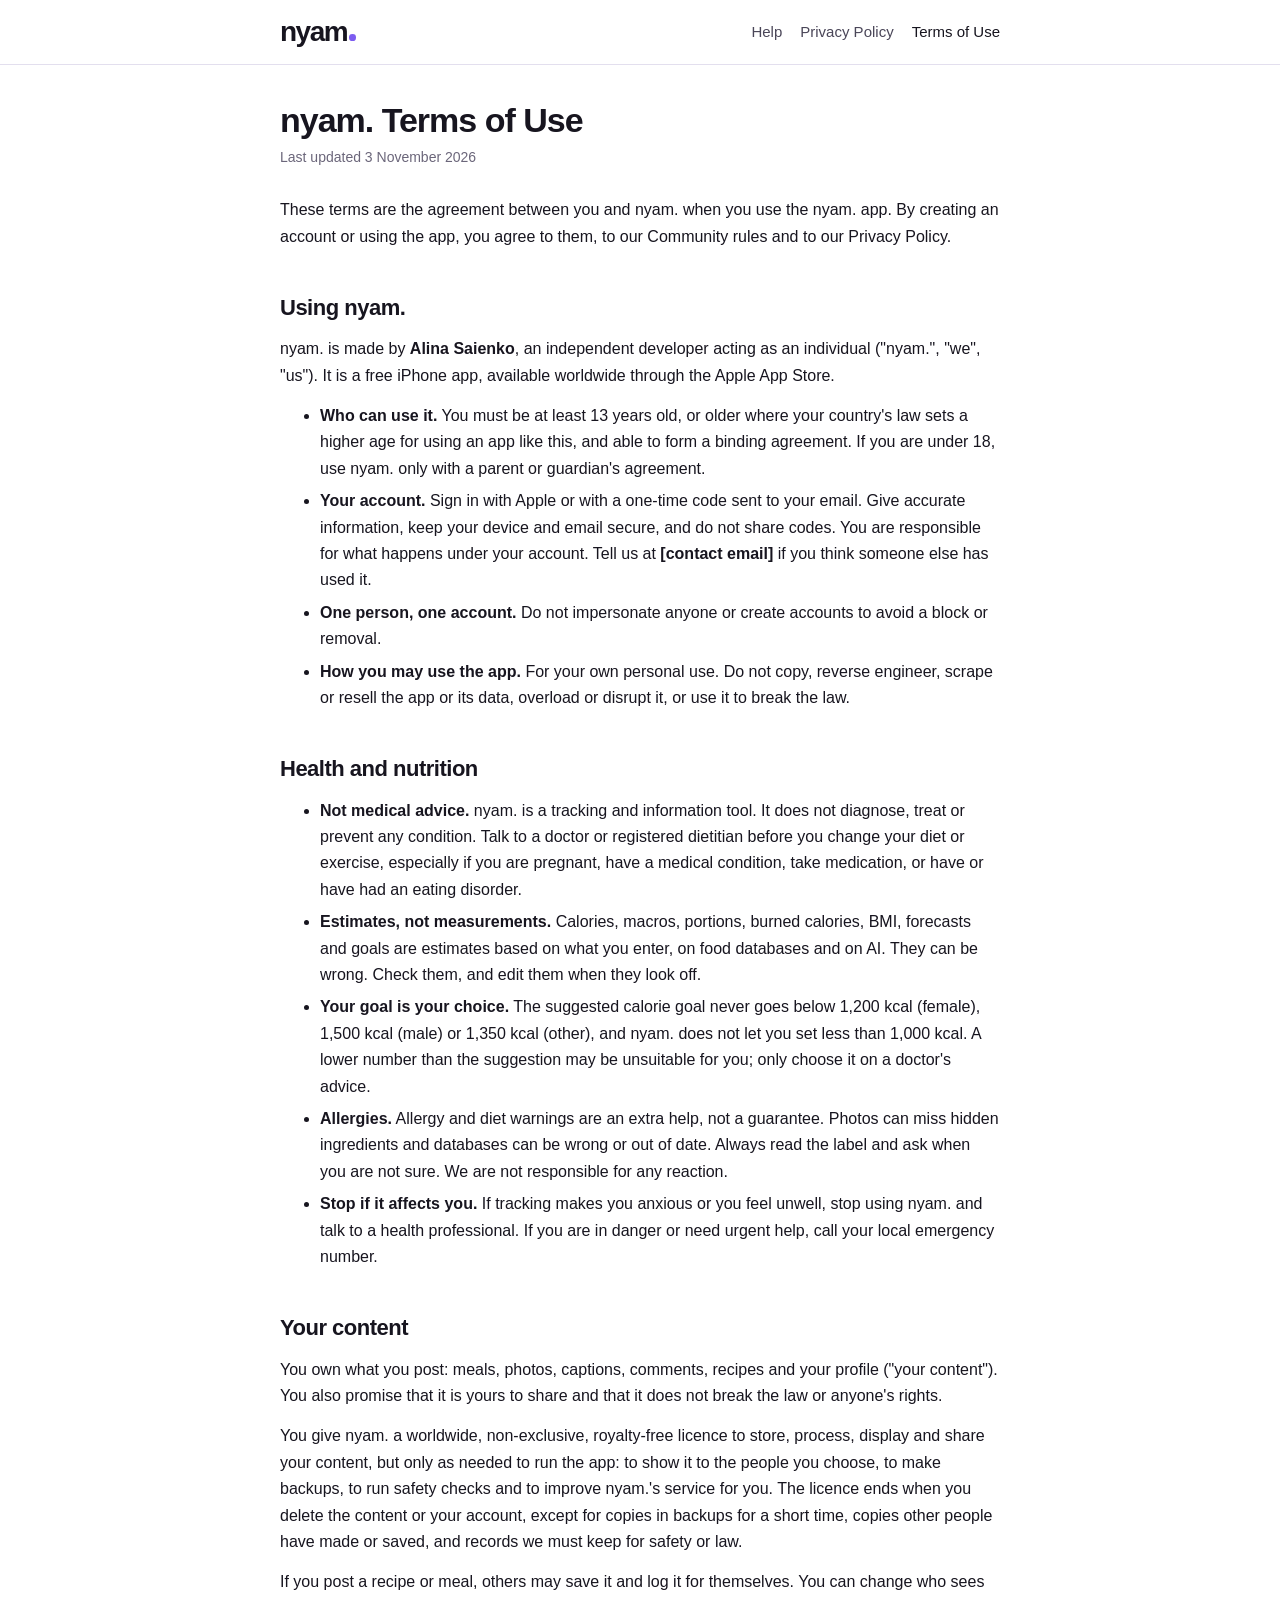
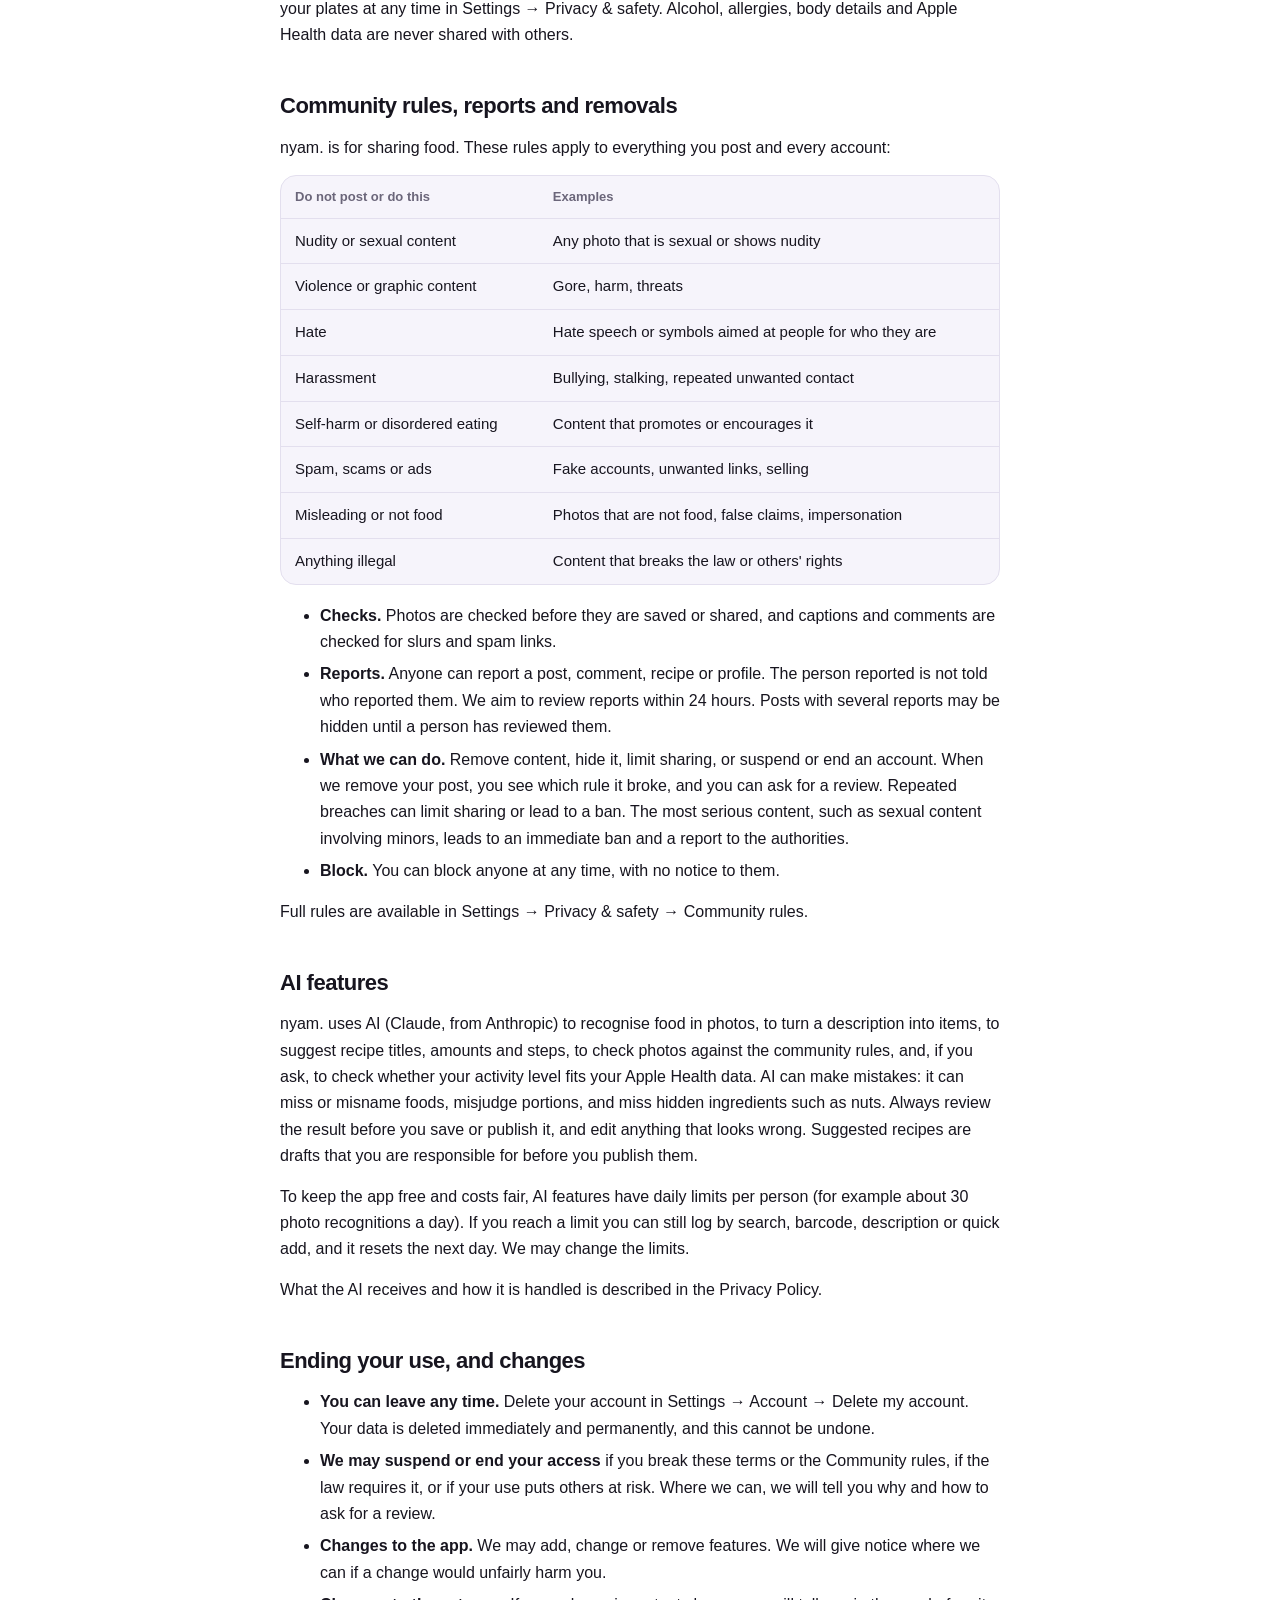
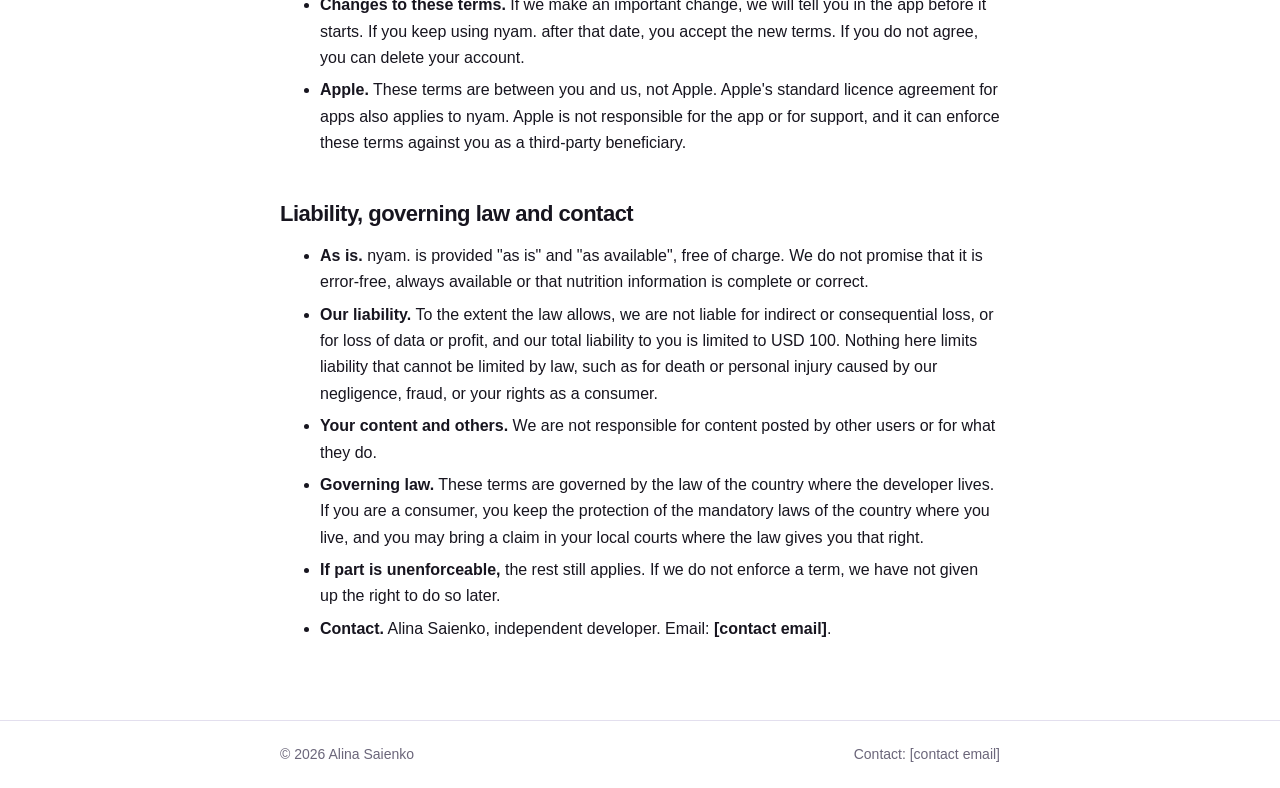
==== index.html @ 3ce86165 "Add files via upload" ====
<!doctype html>
<html lang="en">
<head>
<meta charset="utf-8">
<meta name="viewport" content="width=device-width,initial-scale=1">
<title>nyam. Terms of Use</title>
<meta name="description" content="The agreement between you and nyam. when you use the app.">
<meta name="theme-color" content="#08070C">
<link rel="stylesheet" href="../style.css">
</head>
<body>
<header class="top"><div class="wrap">
<a class="logo" href="../" aria-label="nyam. home">nyam<span class="dot"></span></a>
<nav><a href="../help/">Help</a><a href="../privacy/">Privacy Policy</a><a href="../terms/" aria-current="page">Terms of Use</a></nav>
</div></header>
<main><div class="wrap">
<h1 id="nyam-terms-of-use">nyam. Terms of Use</h1>
<p class="updated">Last updated 3 November 2026</p>
<p>These terms are the agreement between you and nyam. when you use the nyam. app. By creating an account or using the app, you agree to them, to our Community rules and to our Privacy Policy.</p>
<h2 id="using-nyam">Using nyam.</h2>
<p>nyam. is made by <strong>Alina Saienko</strong>, an independent developer acting as an individual ("nyam.", "we", "us"). It is a free iPhone app, available worldwide through the Apple App Store.</p>
<ul>
<li><strong>Who can use it.</strong> You must be at least 13 years old, or older where your country's law sets a higher age for using an app like this, and able to form a binding agreement. If you are under 18, use nyam. only with a parent or guardian's agreement.</li>
<li><strong>Your account.</strong> Sign in with Apple or with a one-time code sent to your email. Give accurate information, keep your device and email secure, and do not share codes. You are responsible for what happens under your account. Tell us at <strong>[contact email]</strong> if you think someone else has used it.</li>
<li><strong>One person, one account.</strong> Do not impersonate anyone or create accounts to avoid a block or removal.</li>
<li><strong>How you may use the app.</strong> For your own personal use. Do not copy, reverse engineer, scrape or resell the app or its data, overload or disrupt it, or use it to break the law.</li>
</ul>
<h2 id="health-and-nutrition">Health and nutrition</h2>
<ul>
<li><strong>Not medical advice.</strong> nyam. is a tracking and information tool. It does not diagnose, treat or prevent any condition. Talk to a doctor or registered dietitian before you change your diet or exercise, especially if you are pregnant, have a medical condition, take medication, or have or have had an eating disorder.</li>
<li><strong>Estimates, not measurements.</strong> Calories, macros, portions, burned calories, BMI, forecasts and goals are estimates based on what you enter, on food databases and on AI. They can be wrong. Check them, and edit them when they look off.</li>
<li><strong>Your goal is your choice.</strong> The suggested calorie goal never goes below 1,200 kcal (female), 1,500 kcal (male) or 1,350 kcal (other), and nyam. does not let you set less than 1,000 kcal. A lower number than the suggestion may be unsuitable for you; only choose it on a doctor's advice.</li>
<li><strong>Allergies.</strong> Allergy and diet warnings are an extra help, not a guarantee. Photos can miss hidden ingredients and databases can be wrong or out of date. Always read the label and ask when you are not sure. We are not responsible for any reaction.</li>
<li><strong>Stop if it affects you.</strong> If tracking makes you anxious or you feel unwell, stop using nyam. and talk to a health professional. If you are in danger or need urgent help, call your local emergency number.</li>
</ul>
<h2 id="your-content">Your content</h2>
<p>You own what you post: meals, photos, captions, comments, recipes and your profile ("your content"). You also promise that it is yours to share and that it does not break the law or anyone's rights.</p>
<p>You give nyam. a worldwide, non-exclusive, royalty-free licence to store, process, display and share your content, but only as needed to run the app: to show it to the people you choose, to make backups, to run safety checks and to improve nyam.'s service for you. The licence ends when you delete the content or your account, except for copies in backups for a short time, copies other people have made or saved, and records we must keep for safety or law.</p>
<p>If you post a recipe or meal, others may save it and log it for themselves. You can change who sees your plates at any time in Settings → Privacy &amp; safety. Alcohol, allergies, body details and Apple Health data are never shared with others.</p>
<h2 id="community-rules-reports-and-removals">Community rules, reports and removals</h2>
<p>nyam. is for sharing food. These rules apply to everything you post and every account:</p>
<div class="tablewrap"><table>
<thead>
<tr>
<th>Do not post or do this</th>
<th>Examples</th>
</tr>
</thead>
<tbody>
<tr>
<td>Nudity or sexual content</td>
<td>Any photo that is sexual or shows nudity</td>
</tr>
<tr>
<td>Violence or graphic content</td>
<td>Gore, harm, threats</td>
</tr>
<tr>
<td>Hate</td>
<td>Hate speech or symbols aimed at people for who they are</td>
</tr>
<tr>
<td>Harassment</td>
<td>Bullying, stalking, repeated unwanted contact</td>
</tr>
<tr>
<td>Self-harm or disordered eating</td>
<td>Content that promotes or encourages it</td>
</tr>
<tr>
<td>Spam, scams or ads</td>
<td>Fake accounts, unwanted links, selling</td>
</tr>
<tr>
<td>Misleading or not food</td>
<td>Photos that are not food, false claims, impersonation</td>
</tr>
<tr>
<td>Anything illegal</td>
<td>Content that breaks the law or others' rights</td>
</tr>
</tbody>
</table></div>
<ul>
<li><strong>Checks.</strong> Photos are checked before they are saved or shared, and captions and comments are checked for slurs and spam links.</li>
<li><strong>Reports.</strong> Anyone can report a post, comment, recipe or profile. The person reported is not told who reported them. We aim to review reports within 24 hours. Posts with several reports may be hidden until a person has reviewed them.</li>
<li><strong>What we can do.</strong> Remove content, hide it, limit sharing, or suspend or end an account. When we remove your post, you see which rule it broke, and you can ask for a review. Repeated breaches can limit sharing or lead to a ban. The most serious content, such as sexual content involving minors, leads to an immediate ban and a report to the authorities.</li>
<li><strong>Block.</strong> You can block anyone at any time, with no notice to them.</li>
</ul>
<p>Full rules are available in Settings → Privacy &amp; safety → Community rules.</p>
<h2 id="ai-features">AI features</h2>
<p>nyam. uses AI (Claude, from Anthropic) to recognise food in photos, to turn a description into items, to suggest recipe titles, amounts and steps, to check photos against the community rules, and, if you ask, to check whether your activity level fits your Apple Health data. AI can make mistakes: it can miss or misname foods, misjudge portions, and miss hidden ingredients such as nuts. Always review the result before you save or publish it, and edit anything that looks wrong. Suggested recipes are drafts that you are responsible for before you publish them.</p>
<p>To keep the app free and costs fair, AI features have daily limits per person (for example about 30 photo recognitions a day). If you reach a limit you can still log by search, barcode, description or quick add, and it resets the next day. We may change the limits.</p>
<p>What the AI receives and how it is handled is described in the Privacy Policy.</p>
<h2 id="ending-your-use-and-changes">Ending your use, and changes</h2>
<ul>
<li><strong>You can leave any time.</strong> Delete your account in Settings → Account → Delete my account. Your data is deleted immediately and permanently, and this cannot be undone.</li>
<li><strong>We may suspend or end your access</strong> if you break these terms or the Community rules, if the law requires it, or if your use puts others at risk. Where we can, we will tell you why and how to ask for a review.</li>
<li><strong>Changes to the app.</strong> We may add, change or remove features. We will give notice where we can if a change would unfairly harm you.</li>
<li><strong>Changes to these terms.</strong> If we make an important change, we will tell you in the app before it starts. If you keep using nyam. after that date, you accept the new terms. If you do not agree, you can delete your account.</li>
<li><strong>Apple.</strong> These terms are between you and us, not Apple. Apple's standard licence agreement for apps also applies to nyam. Apple is not responsible for the app or for support, and it can enforce these terms against you as a third-party beneficiary.</li>
</ul>
<h2 id="liability-governing-law-and-contact">Liability, governing law and contact</h2>
<ul>
<li><strong>As is.</strong> nyam. is provided "as is" and "as available", free of charge. We do not promise that it is error-free, always available or that nutrition information is complete or correct.</li>
<li><strong>Our liability.</strong> To the extent the law allows, we are not liable for indirect or consequential loss, or for loss of data or profit, and our total liability to you is limited to USD 100. Nothing here limits liability that cannot be limited by law, such as for death or personal injury caused by our negligence, fraud, or your rights as a consumer.</li>
<li><strong>Your content and others.</strong> We are not responsible for content posted by other users or for what they do.</li>
<li><strong>Governing law.</strong> These terms are governed by the law of the country where the developer lives. If you are a consumer, you keep the protection of the mandatory laws of the country where you live, and you may bring a claim in your local courts where the law gives you that right.</li>
<li><strong>If part is unenforceable,</strong> the rest still applies. If we do not enforce a term, we have not given up the right to do so later.</li>
<li><strong>Contact.</strong> Alina Saienko, independent developer. Email: <strong>[contact email]</strong>.</li>
</ul>
</div></main>
<footer><div class="wrap"><span>&copy; 2026 Alina Saienko</span><span>Contact: [contact email]</span></div></footer>
</body>
</html>
---- style.css ----
:root{--void:#08070C;--card:#17151F;--line:#2A2734;--chalk:#F2F0F7;--mist:#CBC7D6;--mute:#A29DB0;--orchid:#A78BFA;}
*{box-sizing:border-box}
html{-webkit-text-size-adjust:100%}
body{margin:0;background:var(--void);color:var(--chalk);font:16px/1.65 -apple-system,BlinkMacSystemFont,"Segoe UI",Roboto,Helvetica,Arial,sans-serif}
a{color:var(--orchid);text-underline-offset:2px}
a:hover{color:#C9BBFF}
.wrap{max-width:760px;margin:0 auto;padding:0 20px}
header.top{border-bottom:1px solid var(--line)}
header.top .wrap{display:flex;align-items:center;justify-content:space-between;gap:16px;padding:18px 20px;flex-wrap:wrap}
.logo{font-weight:800;font-size:28px;letter-spacing:-1.5px;color:var(--chalk);text-decoration:none;line-height:1}
.logo .dot{display:inline-block;width:.24em;height:.24em;border-radius:50%;background:var(--orchid);margin-left:.06em}
nav a{color:var(--mist);text-decoration:none;margin-left:18px;font-size:15px}
nav a:hover,nav a[aria-current]{color:var(--chalk)}
main{padding:36px 0 64px}
h1{font-size:34px;line-height:1.15;letter-spacing:-1px;margin:0 0 6px;font-weight:800}
.updated{color:var(--mute);font-size:14px;margin:0 0 28px}
h2{font-size:22px;letter-spacing:-.5px;margin:40px 0 10px;font-weight:800;scroll-margin-top:16px}
h3{font-size:17px;margin:26px 0 8px;font-weight:700}
p,ul,ol{margin:0 0 14px}
li{margin-bottom:6px}
strong{font-weight:700}
.tablewrap{overflow-x:auto;margin:0 0 18px;border:1px solid var(--line);border-radius:16px;background:var(--card)}
table{border-collapse:collapse;width:100%;font-size:15px}
th,td{text-align:left;vertical-align:top;padding:10px 14px;border-bottom:1px solid var(--line)}
th{color:var(--mute);font-weight:600;font-size:13px;white-space:nowrap}
tr:last-child td{border-bottom:0}
footer{border-top:1px solid var(--line);color:var(--mute);font-size:14px}
footer .wrap{padding:22px 20px;display:flex;gap:8px 20px;flex-wrap:wrap;justify-content:space-between}
footer a{color:var(--mist)}
.cards{display:grid;gap:14px;margin:28px 0}
.card{display:block;background:var(--card);border:1px solid var(--line);border-radius:28px;padding:22px 24px;text-decoration:none;color:var(--chalk)}
.card:hover{border-color:var(--orchid)}
.card b{display:block;font-size:19px;letter-spacing:-.3px;margin-bottom:4px}
.card span{color:var(--mute);font-size:15px}
.lead{font-size:19px;color:var(--mist)}
@media (prefers-color-scheme:light){
:root{--void:#FFFFFF;--card:#F6F4FB;--line:#E3DFEE;--chalk:#17151F;--mist:#4A4658;--mute:#6B667A;--orchid:#5B3FD9}
a:hover{color:#3E27A8}
.logo .dot{background:#7C5CF0}
}
@media print{body{background:#fff;color:#000}header.top,footer{display:none}}
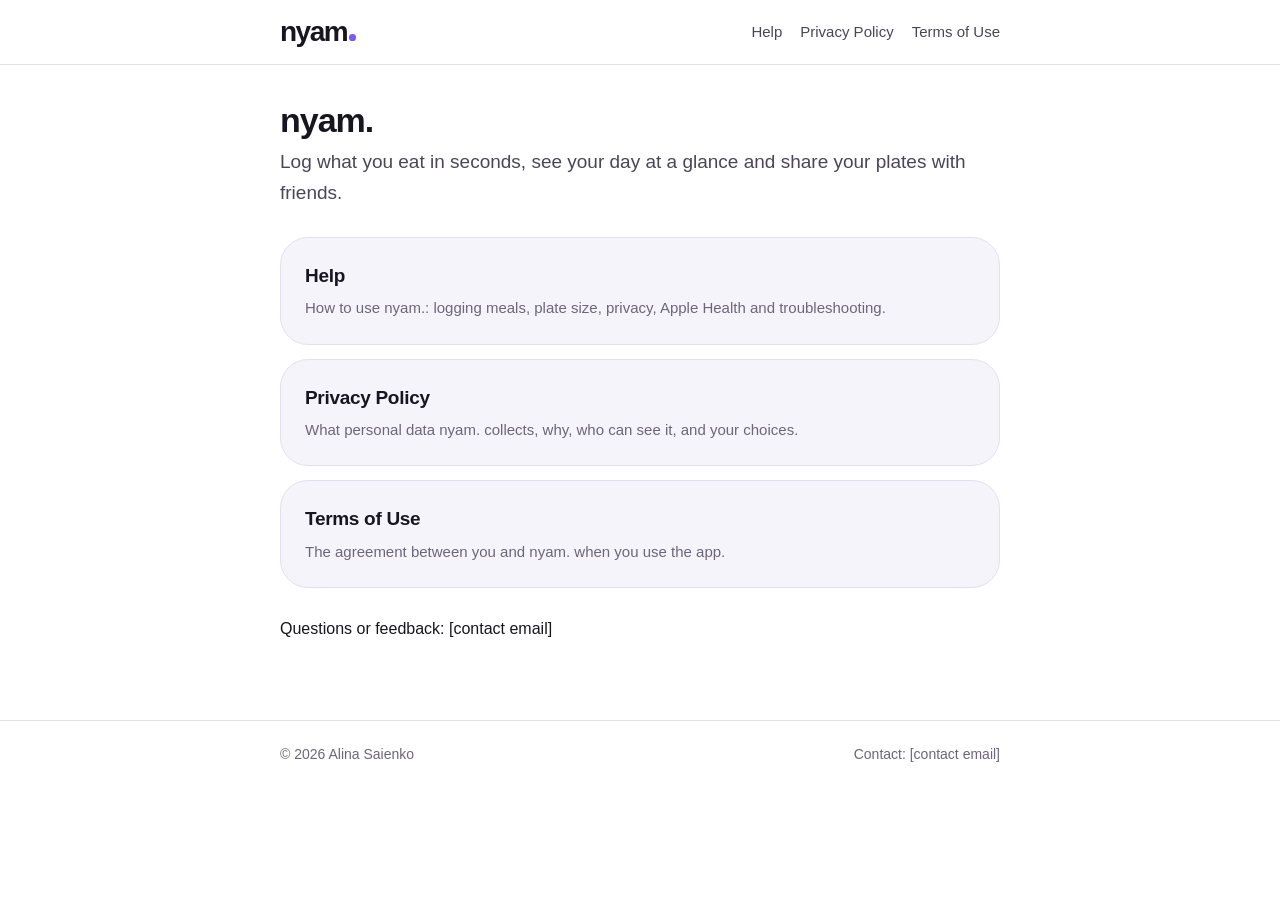
==== commit d259c442: "Add Help, Privacy Policy and Terms pages Co-Authored-By: Claude Sonnet 5.5 <noreply@anthropic.com> C" ====
--- a/index.html
+++ b/index.html
@@ -3,112 +3,18 @@
 <head>
 <meta charset="utf-8">
 <meta name="viewport" content="width=device-width,initial-scale=1">
-<title>nyam. Terms of Use</title>
-<meta name="description" content="The agreement between you and nyam. when you use the app.">
+<title>nyam. food diary and calorie tracker</title>
+<meta name="description" content="nyam. is an iPhone calorie tracker with a food social feed.">
 <meta name="theme-color" content="#08070C">
-<link rel="stylesheet" href="../style.css">
+<link rel="stylesheet" href="style.css">
 </head>
 <body>
 <header class="top"><div class="wrap">
-<a class="logo" href="../" aria-label="nyam. home">nyam<span class="dot"></span></a>
-<nav><a href="../help/">Help</a><a href="../privacy/">Privacy Policy</a><a href="../terms/" aria-current="page">Terms of Use</a></nav>
+<a class="logo" href="./" aria-label="nyam. home">nyam<span class="dot"></span></a>
+<nav><a href="help/">Help</a><a href="privacy/">Privacy Policy</a><a href="terms/">Terms of Use</a></nav>
 </div></header>
 <main><div class="wrap">
-<h1 id="nyam-terms-of-use">nyam. Terms of Use</h1>
-<p class="updated">Last updated 3 November 2026</p>
-<p>These terms are the agreement between you and nyam. when you use the nyam. app. By creating an account or using the app, you agree to them, to our Community rules and to our Privacy Policy.</p>
-<h2 id="using-nyam">Using nyam.</h2>
-<p>nyam. is made by <strong>Alina Saienko</strong>, an independent developer acting as an individual ("nyam.", "we", "us"). It is a free iPhone app, available worldwide through the Apple App Store.</p>
-<ul>
-<li><strong>Who can use it.</strong> You must be at least 13 years old, or older where your country's law sets a higher age for using an app like this, and able to form a binding agreement. If you are under 18, use nyam. only with a parent or guardian's agreement.</li>
-<li><strong>Your account.</strong> Sign in with Apple or with a one-time code sent to your email. Give accurate information, keep your device and email secure, and do not share codes. You are responsible for what happens under your account. Tell us at <strong>[contact email]</strong> if you think someone else has used it.</li>
-<li><strong>One person, one account.</strong> Do not impersonate anyone or create accounts to avoid a block or removal.</li>
-<li><strong>How you may use the app.</strong> For your own personal use. Do not copy, reverse engineer, scrape or resell the app or its data, overload or disrupt it, or use it to break the law.</li>
-</ul>
-<h2 id="health-and-nutrition">Health and nutrition</h2>
-<ul>
-<li><strong>Not medical advice.</strong> nyam. is a tracking and information tool. It does not diagnose, treat or prevent any condition. Talk to a doctor or registered dietitian before you change your diet or exercise, especially if you are pregnant, have a medical condition, take medication, or have or have had an eating disorder.</li>
-<li><strong>Estimates, not measurements.</strong> Calories, macros, portions, burned calories, BMI, forecasts and goals are estimates based on what you enter, on food databases and on AI. They can be wrong. Check them, and edit them when they look off.</li>
-<li><strong>Your goal is your choice.</strong> The suggested calorie goal never goes below 1,200 kcal (female), 1,500 kcal (male) or 1,350 kcal (other), and nyam. does not let you set less than 1,000 kcal. A lower number than the suggestion may be unsuitable for you; only choose it on a doctor's advice.</li>
-<li><strong>Allergies.</strong> Allergy and diet warnings are an extra help, not a guarantee. Photos can miss hidden ingredients and databases can be wrong or out of date. Always read the label and ask when you are not sure. We are not responsible for any reaction.</li>
-<li><strong>Stop if it affects you.</strong> If tracking makes you anxious or you feel unwell, stop using nyam. and talk to a health professional. If you are in danger or need urgent help, call your local emergency number.</li>
-</ul>
-<h2 id="your-content">Your content</h2>
-<p>You own what you post: meals, photos, captions, comments, recipes and your profile ("your content"). You also promise that it is yours to share and that it does not break the law or anyone's rights.</p>
-<p>You give nyam. a worldwide, non-exclusive, royalty-free licence to store, process, display and share your content, but only as needed to run the app: to show it to the people you choose, to make backups, to run safety checks and to improve nyam.'s service for you. The licence ends when you delete the content or your account, except for copies in backups for a short time, copies other people have made or saved, and records we must keep for safety or law.</p>
-<p>If you post a recipe or meal, others may save it and log it for themselves. You can change who sees your plates at any time in Settings → Privacy &amp; safety. Alcohol, allergies, body details and Apple Health data are never shared with others.</p>
-<h2 id="community-rules-reports-and-removals">Community rules, reports and removals</h2>
-<p>nyam. is for sharing food. These rules apply to everything you post and every account:</p>
-<div class="tablewrap"><table>
-<thead>
-<tr>
-<th>Do not post or do this</th>
-<th>Examples</th>
-</tr>
-</thead>
-<tbody>
-<tr>
-<td>Nudity or sexual content</td>
-<td>Any photo that is sexual or shows nudity</td>
-</tr>
-<tr>
-<td>Violence or graphic content</td>
-<td>Gore, harm, threats</td>
-</tr>
-<tr>
-<td>Hate</td>
-<td>Hate speech or symbols aimed at people for who they are</td>
-</tr>
-<tr>
-<td>Harassment</td>
-<td>Bullying, stalking, repeated unwanted contact</td>
-</tr>
-<tr>
-<td>Self-harm or disordered eating</td>
-<td>Content that promotes or encourages it</td>
-</tr>
-<tr>
-<td>Spam, scams or ads</td>
-<td>Fake accounts, unwanted links, selling</td>
-</tr>
-<tr>
-<td>Misleading or not food</td>
-<td>Photos that are not food, false claims, impersonation</td>
-</tr>
-<tr>
-<td>Anything illegal</td>
-<td>Content that breaks the law or others' rights</td>
-</tr>
-</tbody>
-</table></div>
-<ul>
-<li><strong>Checks.</strong> Photos are checked before they are saved or shared, and captions and comments are checked for slurs and spam links.</li>
-<li><strong>Reports.</strong> Anyone can report a post, comment, recipe or profile. The person reported is not told who reported them. We aim to review reports within 24 hours. Posts with several reports may be hidden until a person has reviewed them.</li>
-<li><strong>What we can do.</strong> Remove content, hide it, limit sharing, or suspend or end an account. When we remove your post, you see which rule it broke, and you can ask for a review. Repeated breaches can limit sharing or lead to a ban. The most serious content, such as sexual content involving minors, leads to an immediate ban and a report to the authorities.</li>
-<li><strong>Block.</strong> You can block anyone at any time, with no notice to them.</li>
-</ul>
-<p>Full rules are available in Settings → Privacy &amp; safety → Community rules.</p>
-<h2 id="ai-features">AI features</h2>
-<p>nyam. uses AI (Claude, from Anthropic) to recognise food in photos, to turn a description into items, to suggest recipe titles, amounts and steps, to check photos against the community rules, and, if you ask, to check whether your activity level fits your Apple Health data. AI can make mistakes: it can miss or misname foods, misjudge portions, and miss hidden ingredients such as nuts. Always review the result before you save or publish it, and edit anything that looks wrong. Suggested recipes are drafts that you are responsible for before you publish them.</p>
-<p>To keep the app free and costs fair, AI features have daily limits per person (for example about 30 photo recognitions a day). If you reach a limit you can still log by search, barcode, description or quick add, and it resets the next day. We may change the limits.</p>
-<p>What the AI receives and how it is handled is described in the Privacy Policy.</p>
-<h2 id="ending-your-use-and-changes">Ending your use, and changes</h2>
-<ul>
-<li><strong>You can leave any time.</strong> Delete your account in Settings → Account → Delete my account. Your data is deleted immediately and permanently, and this cannot be undone.</li>
-<li><strong>We may suspend or end your access</strong> if you break these terms or the Community rules, if the law requires it, or if your use puts others at risk. Where we can, we will tell you why and how to ask for a review.</li>
-<li><strong>Changes to the app.</strong> We may add, change or remove features. We will give notice where we can if a change would unfairly harm you.</li>
-<li><strong>Changes to these terms.</strong> If we make an important change, we will tell you in the app before it starts. If you keep using nyam. after that date, you accept the new terms. If you do not agree, you can delete your account.</li>
-<li><strong>Apple.</strong> These terms are between you and us, not Apple. Apple's standard licence agreement for apps also applies to nyam. Apple is not responsible for the app or for support, and it can enforce these terms against you as a third-party beneficiary.</li>
-</ul>
-<h2 id="liability-governing-law-and-contact">Liability, governing law and contact</h2>
-<ul>
-<li><strong>As is.</strong> nyam. is provided "as is" and "as available", free of charge. We do not promise that it is error-free, always available or that nutrition information is complete or correct.</li>
-<li><strong>Our liability.</strong> To the extent the law allows, we are not liable for indirect or consequential loss, or for loss of data or profit, and our total liability to you is limited to USD 100. Nothing here limits liability that cannot be limited by law, such as for death or personal injury caused by our negligence, fraud, or your rights as a consumer.</li>
-<li><strong>Your content and others.</strong> We are not responsible for content posted by other users or for what they do.</li>
-<li><strong>Governing law.</strong> These terms are governed by the law of the country where the developer lives. If you are a consumer, you keep the protection of the mandatory laws of the country where you live, and you may bring a claim in your local courts where the law gives you that right.</li>
-<li><strong>If part is unenforceable,</strong> the rest still applies. If we do not enforce a term, we have not given up the right to do so later.</li>
-<li><strong>Contact.</strong> Alina Saienko, independent developer. Email: <strong>[contact email]</strong>.</li>
-</ul>
+<h1>nyam.</h1><p class="lead">Log what you eat in seconds, see your day at a glance and share your plates with friends.</p><div class="cards"><a class="card" href="help/"><b>Help</b><span>How to use nyam.: logging meals, plate size, privacy, Apple Health and troubleshooting.</span></a><a class="card" href="privacy/"><b>Privacy Policy</b><span>What personal data nyam. collects, why, who can see it, and your choices.</span></a><a class="card" href="terms/"><b>Terms of Use</b><span>The agreement between you and nyam. when you use the app.</span></a></div><p>Questions or feedback: [contact email]</p>
 </div></main>
 <footer><div class="wrap"><span>&copy; 2026 Alina Saienko</span><span>Contact: [contact email]</span></div></footer>
 </body>
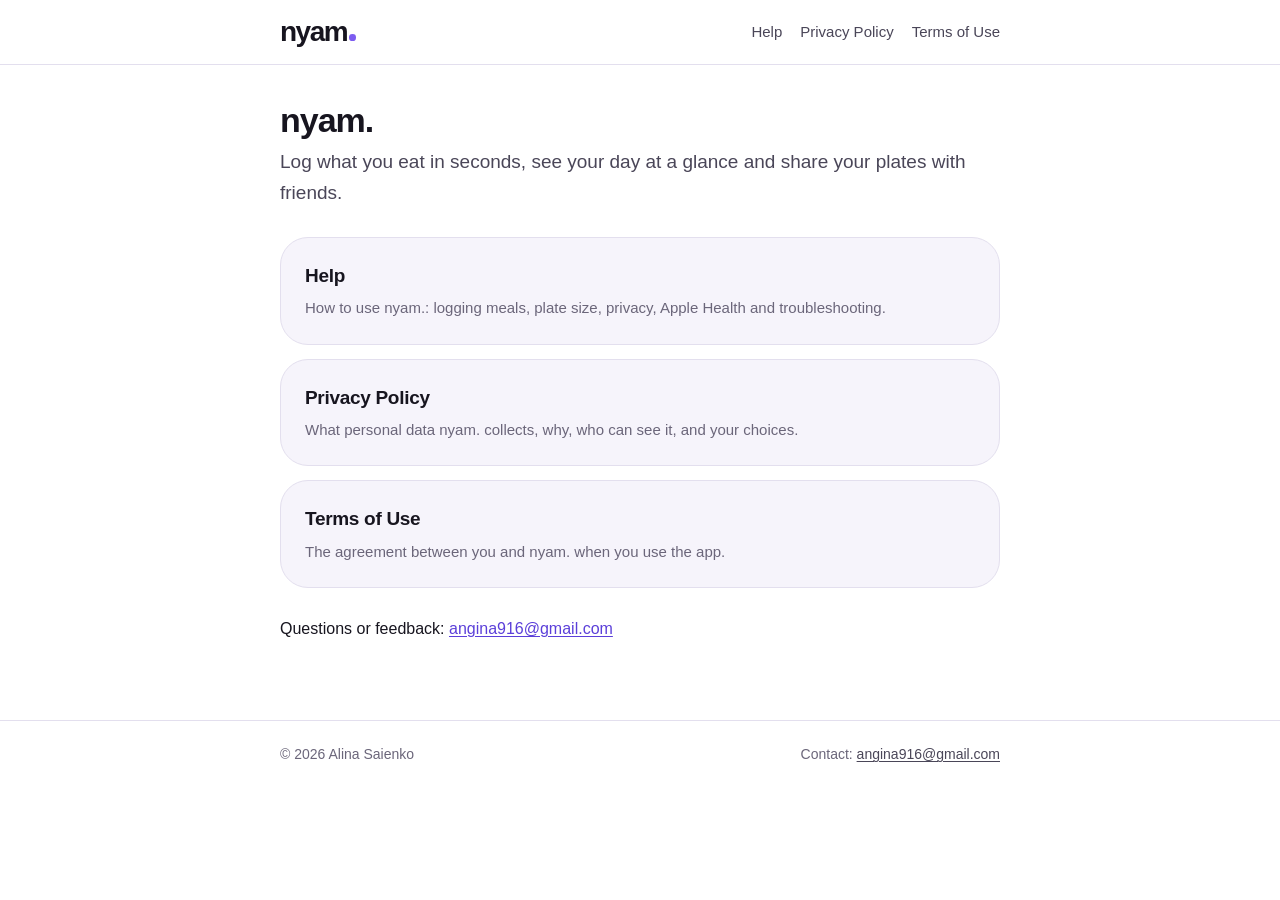
==== commit b012a802: "Add contact email to Help, Privacy and Terms pages Co-Authored-By: Claude Sonnet 5.5 <noreply@anthro" ====
--- a/index.html
+++ b/index.html
@@ -14,8 +14,8 @@
 <nav><a href="help/">Help</a><a href="privacy/">Privacy Policy</a><a href="terms/">Terms of Use</a></nav>
 </div></header>
 <main><div class="wrap">
-<h1>nyam.</h1><p class="lead">Log what you eat in seconds, see your day at a glance and share your plates with friends.</p><div class="cards"><a class="card" href="help/"><b>Help</b><span>How to use nyam.: logging meals, plate size, privacy, Apple Health and troubleshooting.</span></a><a class="card" href="privacy/"><b>Privacy Policy</b><span>What personal data nyam. collects, why, who can see it, and your choices.</span></a><a class="card" href="terms/"><b>Terms of Use</b><span>The agreement between you and nyam. when you use the app.</span></a></div><p>Questions or feedback: [contact email]</p>
+<h1>nyam.</h1><p class="lead">Log what you eat in seconds, see your day at a glance and share your plates with friends.</p><div class="cards"><a class="card" href="help/"><b>Help</b><span>How to use nyam.: logging meals, plate size, privacy, Apple Health and troubleshooting.</span></a><a class="card" href="privacy/"><b>Privacy Policy</b><span>What personal data nyam. collects, why, who can see it, and your choices.</span></a><a class="card" href="terms/"><b>Terms of Use</b><span>The agreement between you and nyam. when you use the app.</span></a></div><p>Questions or feedback: <a href="mailto:angina916@gmail.com">angina916@gmail.com</a></p>
 </div></main>
-<footer><div class="wrap"><span>&copy; 2026 Alina Saienko</span><span>Contact: [contact email]</span></div></footer>
+<footer><div class="wrap"><span>&copy; 2026 Alina Saienko</span><span>Contact: <a href="mailto:angina916@gmail.com">angina916@gmail.com</a></span></div></footer>
 </body>
 </html>
